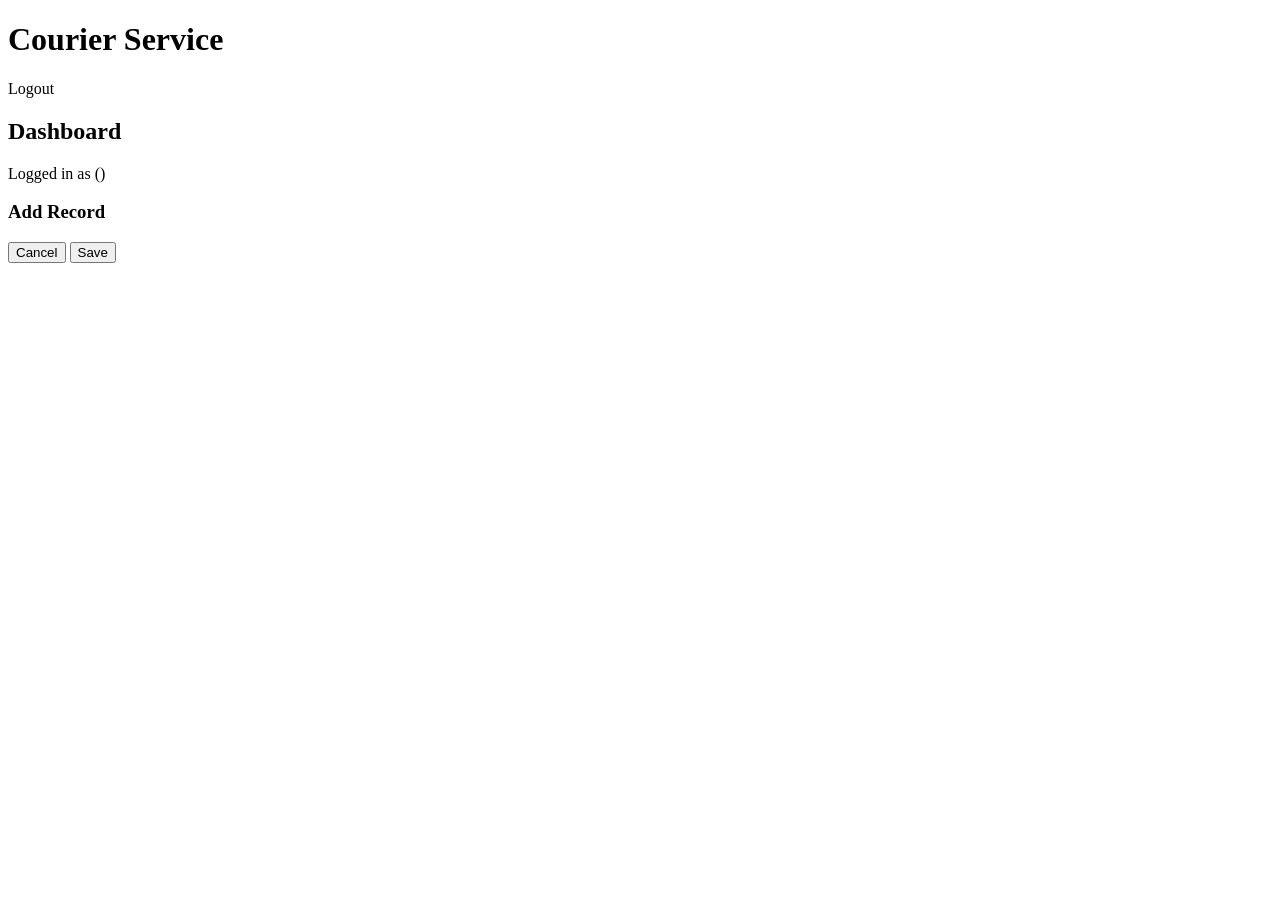
==== src/main/resources/static/index.html @ c9aaa64c "front end created-driver,customer,index panels" ====
<!DOCTYPE html>
<html lang="en">
<head>
  <meta charset="UTF-8">
  <title>Courier Service - Admin Console</title>
  <link rel="stylesheet" href="css/style.css">
  <script src="https://code.jquery.com/jquery-3.6.0.min.js"></script>
</head>
<body>

<div class="app-shell">
  <div class="sidebar">
    <h1>Courier Service</h1>
    <div id="navLinks"></div>
    <a class="logout" id="logoutBtn">Logout</a>
  </div>

  <div class="main">
    <div class="topbar">
      <h2 id="pageTitle">Dashboard</h2>
      <div class="userchip">
        Logged in as <b id="topUsername"></b> (<span id="topRole"></span>)
      </div>
    </div>

    <div class="toolbar" id="toolbar"></div>

    <table>
      <thead id="tableHead"></thead>
      <tbody id="tableBody"></tbody>
    </table>
  </div>
</div>

<!-- Add/Edit modal -->
<div class="modal-overlay" id="modalOverlay">
  <div class="modal">
    <h3 id="modalTitle">Add Record</h3>
    <form id="modalForm">
      <div id="modalFields"></div>
      <div class="actions">
        <button type="button" class="btn secondary" id="modalCancel">Cancel</button>
        <button type="submit" class="btn">Save</button>
      </div>
    </form>
  </div>
</div>

<script src="js/api.js"></script>
<script src="js/config.js"></script>
<script src="js/app.js"></script>
</body>
</html>
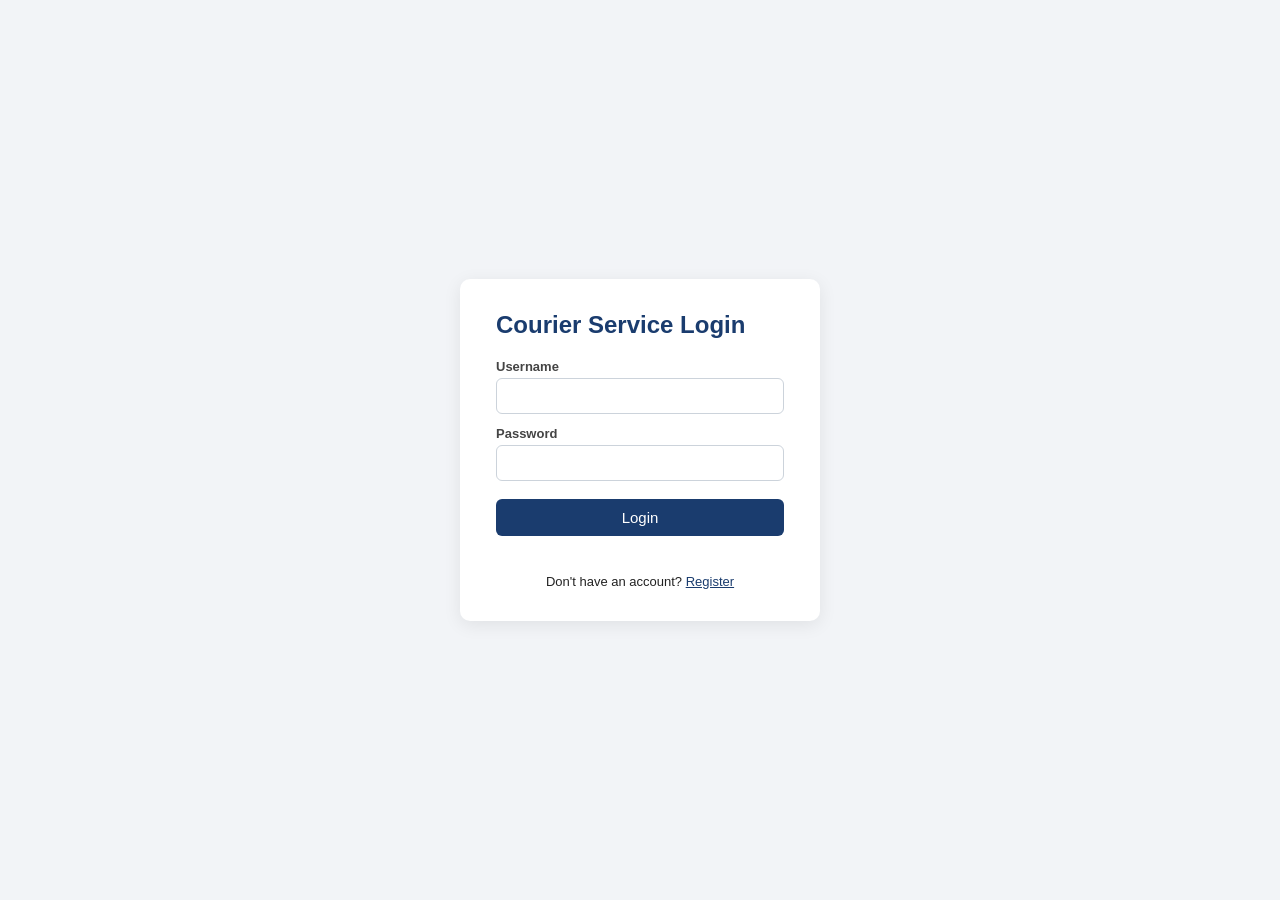
==== commit 7fe935b5: "email and lang translate dependency add + impl ----update features" ====
--- a/src/main/resources/static/index.html
+++ b/src/main/resources/static/index.html
@@ -5,6 +5,7 @@
   <title>Courier Service - Admin Console</title>
   <link rel="stylesheet" href="css/style.css">
   <script src="https://code.jquery.com/jquery-3.6.0.min.js"></script>
+  <script src="/js/i18n.js"></script>
 </head>
 <body>
 
--- a/src/main/resources/static/css/style.css
+++ b/src/main/resources/static/css/style.css
@@ -0,0 +1,135 @@
+* { box-sizing: border-box; }
+body {
+    margin: 0;
+    font-family: 'Segoe UI', Arial, sans-serif;
+    background: #f2f4f7;
+    color: #222;
+}
+
+/* ---------- Auth pages ---------- */
+.auth-wrapper {
+    min-height: 100vh;
+    display: flex;
+    align-items: center;
+    justify-content: center;
+}
+.auth-card {
+    background: #fff;
+    padding: 32px 36px;
+    border-radius: 10px;
+    box-shadow: 0 4px 18px rgba(0,0,0,0.08);
+    width: 360px;
+}
+.auth-card h2 {
+    margin-top: 0;
+    color: #1a3c6e;
+}
+.auth-card label {
+    display: block;
+    margin: 12px 0 4px;
+    font-size: 13px;
+    font-weight: 600;
+    color: #444;
+}
+.auth-card input, .auth-card select {
+    width: 100%;
+    padding: 9px 10px;
+    border: 1px solid #ccd3db;
+    border-radius: 6px;
+    font-size: 14px;
+}
+.auth-card button {
+    margin-top: 18px;
+    width: 100%;
+    padding: 10px;
+    border: none;
+    border-radius: 6px;
+    background: #1a3c6e;
+    color: #fff;
+    font-size: 15px;
+    cursor: pointer;
+}
+.auth-card button:hover { background: #14335e; }
+.auth-links { margin-top: 14px; font-size: 13px; text-align: center; }
+.auth-links a { color: #1a3c6e; }
+.role-toggle { display: flex; gap: 8px; margin-top: 10px; }
+.role-toggle button {
+    flex: 1; background: #eef1f5; color: #333; margin-top: 0;
+}
+.role-toggle button.active { background: #1a3c6e; color: #fff; }
+.err-msg { color: #b3261e; font-size: 13px; margin-top: 8px; min-height: 16px; }
+
+/* ---------- App shell ---------- */
+.app-shell { display: flex; min-height: 100vh; }
+.sidebar {
+    width: 240px;
+    background: #16233d;
+    color: #cfd8e3;
+    padding: 18px 0;
+    flex-shrink: 0;
+}
+.sidebar h1 {
+    font-size: 16px;
+    color: #fff;
+    padding: 0 18px 14px;
+    margin: 0 0 10px;
+    border-bottom: 1px solid #2a3a5c;
+}
+.sidebar .group-label {
+    font-size: 11px;
+    text-transform: uppercase;
+    letter-spacing: .05em;
+    color: #7c8aa6;
+    padding: 14px 18px 4px;
+}
+.sidebar a {
+    display: block;
+    padding: 8px 18px;
+    color: #cfd8e3;
+    text-decoration: none;
+    font-size: 14px;
+    cursor: pointer;
+}
+.sidebar a:hover { background: #22315099; }
+.sidebar a.active { background: #2b3f6b; color: #fff; font-weight: 600; }
+.sidebar .logout { margin-top: 20px; color: #ff9a9a; }
+
+.main { flex: 1; padding: 24px 30px; overflow-x: auto; }
+.main h2 { margin-top: 0; color: #16233d; }
+.topbar {
+    display: flex; justify-content: space-between; align-items: center;
+    margin-bottom: 18px;
+}
+.userchip { font-size: 13px; color: #555; }
+
+.toolbar { display: flex; gap: 10px; margin-bottom: 14px; flex-wrap: wrap; align-items: center; }
+.toolbar input { padding: 8px 10px; border: 1px solid #ccd3db; border-radius: 6px; min-width: 220px; }
+.btn {
+    padding: 8px 14px; border: none; border-radius: 6px; cursor: pointer; font-size: 13px;
+    background: #1a3c6e; color: #fff;
+}
+.btn.secondary { background: #e7ebf1; color: #223; }
+.btn.danger { background: #c0392b; color: #fff; }
+.btn.small { padding: 5px 10px; font-size: 12px; }
+
+table { width: 100%; border-collapse: collapse; background: #fff; border-radius: 8px; overflow: hidden; }
+thead { background: #eef1f6; }
+th, td { padding: 9px 12px; text-align: left; font-size: 13px; border-bottom: 1px solid #eef0f3; }
+tbody tr:hover { background: #f7f9fc; }
+
+.modal-overlay {
+    display: none; position: fixed; inset: 0; background: rgba(10,15,30,0.45);
+    align-items: center; justify-content: center; z-index: 50;
+}
+.modal-overlay.open { display: flex; }
+.modal {
+    background: #fff; border-radius: 10px; padding: 22px 26px; width: 420px; max-height: 86vh; overflow-y: auto;
+}
+.modal h3 { margin-top: 0; }
+.modal label { display: block; margin: 10px 0 4px; font-size: 13px; font-weight: 600; color: #444; }
+.modal input, .modal select, .modal textarea {
+    width: 100%; padding: 8px 9px; border: 1px solid #ccd3db; border-radius: 6px; font-size: 13px;
+}
+.modal .actions { margin-top: 18px; display: flex; gap: 10px; justify-content: flex-end; }
+.badge { display: inline-block; padding: 2px 8px; border-radius: 10px; font-size: 11px; background: #e7ebf1; }
+.empty-state { padding: 30px; text-align: center; color: #888; }
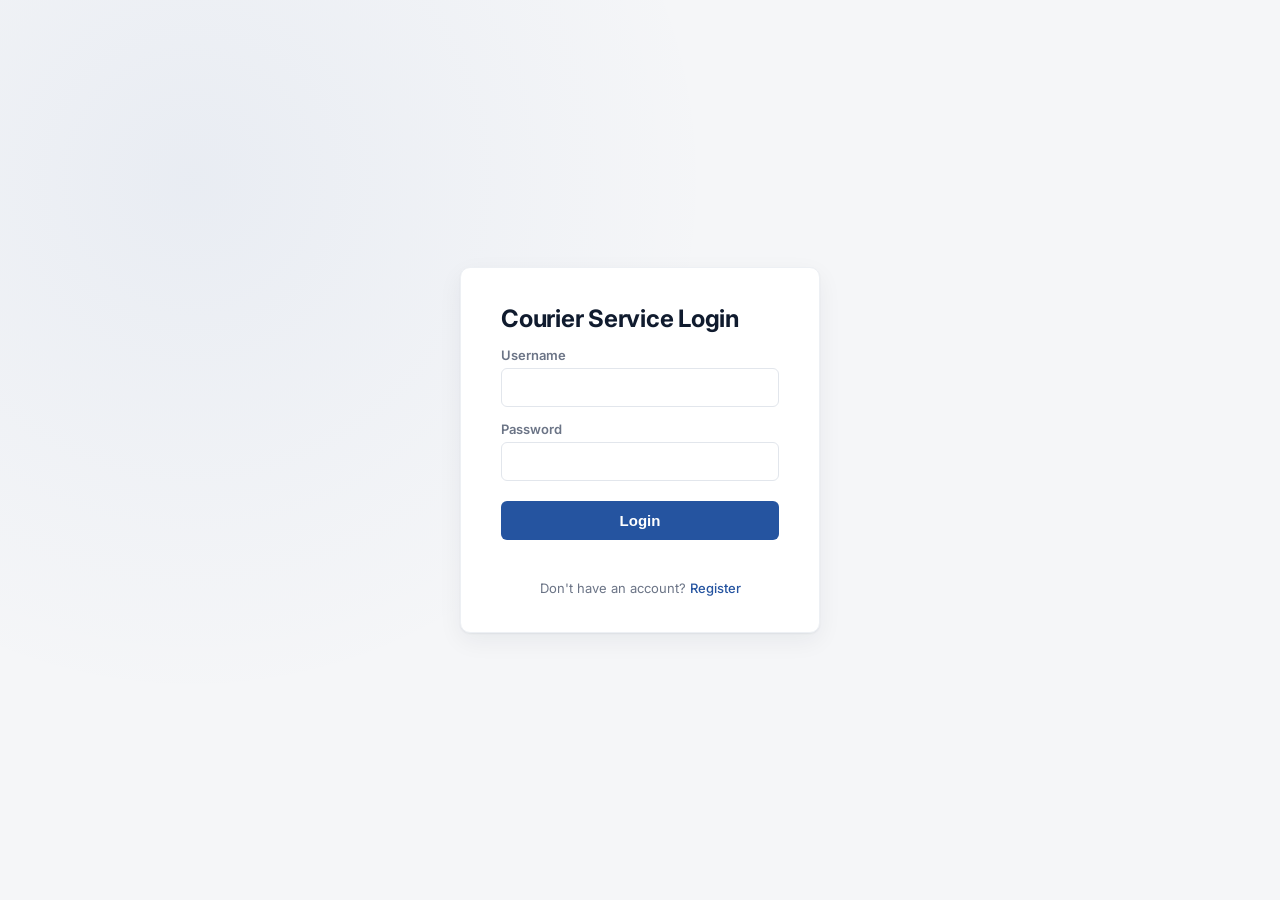
==== commit b4fc371c: "ai bot and mail sending implement" ====
--- a/src/main/resources/static/index.html
+++ b/src/main/resources/static/index.html
@@ -50,5 +50,6 @@
 <script src="js/api.js"></script>
 <script src="js/config.js"></script>
 <script src="js/app.js"></script>
+<script src="/js/chat.js"></script>
 </body>
 </html>
--- a/src/main/resources/static/css/style.css
+++ b/src/main/resources/static/css/style.css
@@ -1,9 +1,66 @@
+/* ============================================================
+   Courier Delivery System — UI refresh
+   Clean, minimal, corporate. Only visual values changed —
+   every selector name below already existed in the original
+   file, so no HTML id/class/name needs to change.
+   ============================================================ */
+
+@import url('https://fonts.googleapis.com/css2?family=Inter:wght@400;500;600;700&family=JetBrains+Mono:wght@500&display=swap');
+
+:root {
+    /* Surfaces */
+    --canvas: #f5f6f8;
+    --surface: #ffffff;
+    --border: #e2e6ec;
+    --border-soft: #edf0f4;
+
+    /* Ink */
+    --navy: #101b2e;
+    --navy-soft: #1c2e4a;
+    --navy-rail: #223759;
+    --text: #22293a;
+    --text-muted: #6b7486;
+    --text-on-navy: #cfd8e6;
+    --text-on-navy-dim: #8592ab;
+
+    /* Brand */
+    --brand: #2554a0;
+    --brand-hover: #1e4483;
+    --brand-tint: #eaf0fa;
+
+    /* Status */
+    --status-amber: #b9770e;
+    --status-amber-bg: #fbf1de;
+    --status-green: #2f7d52;
+    --status-green-bg: #e8f4ee;
+    --status-red: #c0392b;
+    --status-red-bg: #fbeae8;
+    --status-grey: #7c8698;
+    --status-grey-bg: #eef0f3;
+
+    /* Scale */
+    --radius-sm: 6px;
+    --radius-md: 10px;
+    --shadow-card: 0 1px 2px rgba(16, 27, 46, 0.06), 0 8px 24px rgba(16, 27, 46, 0.06);
+}
+
 * { box-sizing: border-box; }
+
 body {
     margin: 0;
-    font-family: 'Segoe UI', Arial, sans-serif;
-    background: #f2f4f7;
-    color: #222;
+    font-family: 'Inter', 'Segoe UI', Arial, sans-serif;
+    background: var(--canvas);
+    color: var(--text);
+    -webkit-font-smoothing: antialiased;
+}
+
+:focus-visible {
+    outline: 2px solid var(--brand);
+    outline-offset: 2px;
+}
+
+@media (prefers-reduced-motion: reduce) {
+    * { transition: none !important; animation: none !important; }
 }
 
 /* ---------- Auth pages ---------- */
@@ -12,124 +69,309 @@
     display: flex;
     align-items: center;
     justify-content: center;
+    background:
+            radial-gradient(circle at 15% 20%, rgba(37, 84, 160, 0.06), transparent 40%),
+            var(--canvas);
 }
 .auth-card {
-    background: #fff;
-    padding: 32px 36px;
-    border-radius: 10px;
-    box-shadow: 0 4px 18px rgba(0,0,0,0.08);
+    background: var(--surface);
+    padding: 36px 40px;
+    border-radius: var(--radius-md);
+    box-shadow: var(--shadow-card);
+    border: 1px solid var(--border-soft);
     width: 360px;
 }
 .auth-card h2 {
     margin-top: 0;
-    color: #1a3c6e;
+    margin-bottom: 4px;
+    color: var(--navy);
+    font-weight: 700;
+    letter-spacing: -0.01em;
 }
 .auth-card label {
     display: block;
-    margin: 12px 0 4px;
-    font-size: 13px;
-    font-weight: 600;
-    color: #444;
+    margin: 14px 0 5px;
+    font-size: 13px;
+    font-weight: 600;
+    color: var(--text-muted);
 }
 .auth-card input, .auth-card select {
     width: 100%;
-    padding: 9px 10px;
-    border: 1px solid #ccd3db;
-    border-radius: 6px;
+    padding: 10px 11px;
+    border: 1px solid var(--border);
+    border-radius: var(--radius-sm);
     font-size: 14px;
+    font-family: inherit;
+    background: var(--surface);
+    transition: border-color 120ms ease, box-shadow 120ms ease;
+}
+.auth-card input:focus, .auth-card select:focus {
+    border-color: var(--brand);
+    box-shadow: 0 0 0 3px var(--brand-tint);
+    outline: none;
 }
 .auth-card button {
-    margin-top: 18px;
+    margin-top: 20px;
     width: 100%;
-    padding: 10px;
+    padding: 11px;
     border: none;
-    border-radius: 6px;
-    background: #1a3c6e;
+    border-radius: var(--radius-sm);
+    background: var(--brand);
     color: #fff;
     font-size: 15px;
+    font-weight: 600;
     cursor: pointer;
-}
-.auth-card button:hover { background: #14335e; }
-.auth-links { margin-top: 14px; font-size: 13px; text-align: center; }
-.auth-links a { color: #1a3c6e; }
+    transition: background 120ms ease;
+}
+.auth-card button:hover { background: var(--brand-hover); }
+.auth-links { margin-top: 16px; font-size: 13px; text-align: center; color: var(--text-muted); }
+.auth-links a { color: var(--brand); text-decoration: none; font-weight: 500; }
+.auth-links a:hover { text-decoration: underline; }
+
 .role-toggle { display: flex; gap: 8px; margin-top: 10px; }
 .role-toggle button {
-    flex: 1; background: #eef1f5; color: #333; margin-top: 0;
-}
-.role-toggle button.active { background: #1a3c6e; color: #fff; }
-.err-msg { color: #b3261e; font-size: 13px; margin-top: 8px; min-height: 16px; }
+    flex: 1;
+    background: var(--canvas);
+    color: var(--text-muted);
+    margin-top: 0;
+    font-weight: 500;
+    border: 1px solid var(--border);
+}
+.role-toggle button.active { background: var(--navy); color: #fff; border-color: var(--navy); }
+.err-msg { color: var(--status-red); font-size: 13px; margin-top: 8px; min-height: 16px; }
 
 /* ---------- App shell ---------- */
 .app-shell { display: flex; min-height: 100vh; }
+
 .sidebar {
     width: 240px;
-    background: #16233d;
-    color: #cfd8e3;
-    padding: 18px 0;
+    background: var(--navy);
+    color: var(--text-on-navy);
+    padding: 20px 0;
     flex-shrink: 0;
 }
 .sidebar h1 {
-    font-size: 16px;
+    font-size: 15px;
+    font-weight: 700;
+    letter-spacing: -0.01em;
     color: #fff;
-    padding: 0 18px 14px;
-    margin: 0 0 10px;
-    border-bottom: 1px solid #2a3a5c;
+    padding: 0 20px 16px;
+    margin: 0 0 8px;
+    border-bottom: 1px solid var(--navy-rail);
 }
 .sidebar .group-label {
     font-size: 11px;
+    font-weight: 600;
     text-transform: uppercase;
-    letter-spacing: .05em;
-    color: #7c8aa6;
-    padding: 14px 18px 4px;
+    letter-spacing: .06em;
+    color: var(--text-on-navy-dim);
+    padding: 16px 20px 6px;
 }
 .sidebar a {
     display: block;
-    padding: 8px 18px;
-    color: #cfd8e3;
+    padding: 9px 20px;
+    color: var(--text-on-navy);
     text-decoration: none;
     font-size: 14px;
+    font-weight: 500;
     cursor: pointer;
-}
-.sidebar a:hover { background: #22315099; }
-.sidebar a.active { background: #2b3f6b; color: #fff; font-weight: 600; }
-.sidebar .logout { margin-top: 20px; color: #ff9a9a; }
-
-.main { flex: 1; padding: 24px 30px; overflow-x: auto; }
-.main h2 { margin-top: 0; color: #16233d; }
+    border-left: 3px solid transparent;
+    transition: background 120ms ease, border-color 120ms ease;
+}
+.sidebar a:hover { background: rgba(255, 255, 255, 0.05); }
+.sidebar a.active {
+    background: rgba(255, 255, 255, 0.07);
+    color: #fff;
+    font-weight: 600;
+    border-left-color: var(--brand);
+}
+.sidebar .logout {
+    margin-top: 24px;
+    color: #e0a29b;
+}
+.sidebar .logout:hover { background: rgba(192, 57, 43, 0.12); }
+
+.main { flex: 1; padding: 28px 34px; overflow-x: auto; }
+.main h2 {
+    margin-top: 0;
+    color: var(--navy);
+    font-weight: 700;
+    letter-spacing: -0.01em;
+}
+
 .topbar {
-    display: flex; justify-content: space-between; align-items: center;
-    margin-bottom: 18px;
-}
-.userchip { font-size: 13px; color: #555; }
-
-.toolbar { display: flex; gap: 10px; margin-bottom: 14px; flex-wrap: wrap; align-items: center; }
-.toolbar input { padding: 8px 10px; border: 1px solid #ccd3db; border-radius: 6px; min-width: 220px; }
+    display: flex;
+    justify-content: space-between;
+    align-items: center;
+    margin-bottom: 20px;
+}
+.userchip {
+    font-size: 13px;
+    color: var(--text-muted);
+    padding: 6px 12px;
+    background: var(--surface);
+    border: 1px solid var(--border-soft);
+    border-radius: 999px;
+}
+
+.toolbar { display: flex; gap: 10px; margin-bottom: 16px; flex-wrap: wrap; align-items: center; }
+.toolbar input {
+    padding: 9px 11px;
+    border: 1px solid var(--border);
+    border-radius: var(--radius-sm);
+    min-width: 220px;
+    font-family: inherit;
+    font-size: 13px;
+    background: var(--surface);
+    transition: border-color 120ms ease, box-shadow 120ms ease;
+}
+.toolbar input:focus {
+    border-color: var(--brand);
+    box-shadow: 0 0 0 3px var(--brand-tint);
+    outline: none;
+}
+
 .btn {
-    padding: 8px 14px; border: none; border-radius: 6px; cursor: pointer; font-size: 13px;
-    background: #1a3c6e; color: #fff;
-}
-.btn.secondary { background: #e7ebf1; color: #223; }
-.btn.danger { background: #c0392b; color: #fff; }
-.btn.small { padding: 5px 10px; font-size: 12px; }
-
-table { width: 100%; border-collapse: collapse; background: #fff; border-radius: 8px; overflow: hidden; }
-thead { background: #eef1f6; }
-th, td { padding: 9px 12px; text-align: left; font-size: 13px; border-bottom: 1px solid #eef0f3; }
-tbody tr:hover { background: #f7f9fc; }
+    padding: 9px 16px;
+    border: none;
+    border-radius: var(--radius-sm);
+    cursor: pointer;
+    font-size: 13px;
+    font-weight: 600;
+    font-family: inherit;
+    background: var(--brand);
+    color: #fff;
+    transition: background 120ms ease, transform 80ms ease;
+}
+.btn:hover { background: var(--brand-hover); }
+.btn:active { transform: translateY(1px); }
+.btn.secondary { background: var(--surface); color: var(--text); border: 1px solid var(--border); }
+.btn.secondary:hover { background: var(--canvas); }
+.btn.danger { background: var(--status-red); color: #fff; }
+.btn.danger:hover { background: #a53024; }
+.btn.small { padding: 6px 12px; font-size: 12px; }
+
+table {
+    width: 100%;
+    border-collapse: collapse;
+    background: var(--surface);
+    border-radius: var(--radius-md);
+    overflow: hidden;
+    box-shadow: var(--shadow-card);
+    border: 1px solid var(--border-soft);
+}
+thead { background: var(--canvas); }
+th {
+    padding: 11px 14px;
+    text-align: left;
+    font-size: 12px;
+    font-weight: 600;
+    text-transform: uppercase;
+    letter-spacing: .04em;
+    color: var(--text-muted);
+    border-bottom: 1px solid var(--border);
+}
+td {
+    padding: 12px 14px;
+    text-align: left;
+    font-size: 13.5px;
+    border-bottom: 1px solid var(--border-soft);
+}
+tbody tr:last-child td { border-bottom: none; }
+tbody tr:hover { background: var(--canvas); }
+
+/* Tracking / order codes — monospace is functional here, not decorative */
+td code, td .track-id {
+    font-family: 'JetBrains Mono', 'Courier New', monospace;
+    font-size: 12.5px;
+    color: var(--navy-soft);
+}
 
 .modal-overlay {
-    display: none; position: fixed; inset: 0; background: rgba(10,15,30,0.45);
-    align-items: center; justify-content: center; z-index: 50;
+    display: none;
+    position: fixed;
+    inset: 0;
+    background: rgba(16, 27, 46, 0.5);
+    align-items: center;
+    justify-content: center;
+    z-index: 50;
+    backdrop-filter: blur(1px);
 }
 .modal-overlay.open { display: flex; }
 .modal {
-    background: #fff; border-radius: 10px; padding: 22px 26px; width: 420px; max-height: 86vh; overflow-y: auto;
-}
-.modal h3 { margin-top: 0; }
-.modal label { display: block; margin: 10px 0 4px; font-size: 13px; font-weight: 600; color: #444; }
+    background: var(--surface);
+    border-radius: var(--radius-md);
+    padding: 24px 28px;
+    width: 420px;
+    max-height: 86vh;
+    overflow-y: auto;
+    box-shadow: 0 20px 50px rgba(16, 27, 46, 0.25);
+}
+.modal h3 {
+    margin-top: 0;
+    color: var(--navy);
+    font-weight: 700;
+}
+.modal label {
+    display: block;
+    margin: 12px 0 5px;
+    font-size: 13px;
+    font-weight: 600;
+    color: var(--text-muted);
+}
 .modal input, .modal select, .modal textarea {
-    width: 100%; padding: 8px 9px; border: 1px solid #ccd3db; border-radius: 6px; font-size: 13px;
-}
-.modal .actions { margin-top: 18px; display: flex; gap: 10px; justify-content: flex-end; }
-.badge { display: inline-block; padding: 2px 8px; border-radius: 10px; font-size: 11px; background: #e7ebf1; }
-.empty-state { padding: 30px; text-align: center; color: #888; }
+    width: 100%;
+    padding: 9px 10px;
+    border: 1px solid var(--border);
+    border-radius: var(--radius-sm);
+    font-size: 13px;
+    font-family: inherit;
+    background: var(--surface);
+    transition: border-color 120ms ease, box-shadow 120ms ease;
+}
+.modal input:focus, .modal select:focus, .modal textarea:focus {
+    border-color: var(--brand);
+    box-shadow: 0 0 0 3px var(--brand-tint);
+    outline: none;
+}
+.modal .actions { margin-top: 20px; display: flex; gap: 10px; justify-content: flex-end; }
+
+/* Status badge — dot + label reads as delivery-state at a glance.
+   Base .badge keeps working unchanged; add a status-* class in HTML
+   later (optional, not required) to pick up a color. */
+.badge {
+    display: inline-flex;
+    align-items: center;
+    gap: 6px;
+    padding: 3px 10px;
+    border-radius: 999px;
+    font-size: 11px;
+    font-weight: 600;
+    background: var(--status-grey-bg);
+    color: var(--status-grey);
+}
+.badge::before {
+    content: "";
+    width: 6px;
+    height: 6px;
+    border-radius: 50%;
+    background: currentColor;
+}
+.badge.status-transit, .badge.status-pending { background: var(--status-amber-bg); color: var(--status-amber); }
+.badge.status-delivered, .badge.status-active { background: var(--status-green-bg); color: var(--status-green); }
+.badge.status-cancelled, .badge.status-failed { background: var(--status-red-bg); color: var(--status-red); }
+
+.empty-state {
+    padding: 40px 20px;
+    text-align: center;
+    color: var(--text-muted);
+    font-size: 14px;
+}
+
+/* ---------- Responsive ---------- */
+@media (max-width: 860px) {
+    .app-shell { flex-direction: column; }
+    .sidebar { width: 100%; padding: 12px 0; }
+    .main { padding: 20px; }
+    .auth-card { width: 90vw; padding: 28px 24px; }
+}
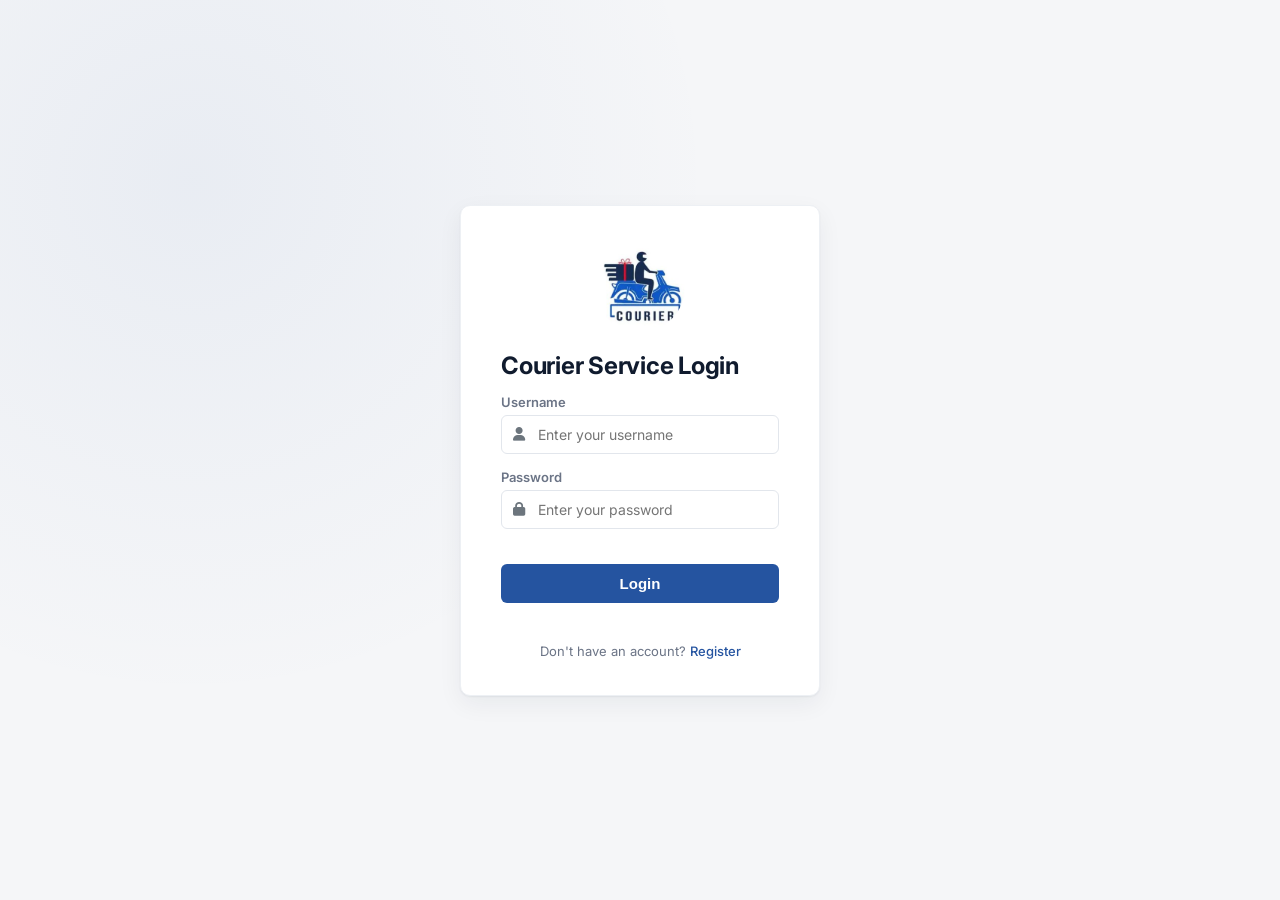
==== commit 2aa914d1: "login page ui development + logo image added ---update" ====
--- a/src/main/resources/static/index.html
+++ b/src/main/resources/static/index.html
@@ -4,6 +4,7 @@
   <meta charset="UTF-8">
   <title>Courier Service - Admin Console</title>
   <link rel="stylesheet" href="css/style.css">
+  <link rel="icon" type="image/jpg" href="assets/OIP2.jpg">
   <script src="https://code.jquery.com/jquery-3.6.0.min.js"></script>
   <script src="/js/i18n.js"></script>
 </head>
@@ -13,6 +14,7 @@
   <div class="sidebar">
     <h1>Courier Service</h1>
     <div id="navLinks"></div>
+    <a onclick="location.href='dashboard.html'">Analytics</a>
     <a class="logout" id="logoutBtn">Logout</a>
   </div>
 
@@ -50,6 +52,5 @@
 <script src="js/api.js"></script>
 <script src="js/config.js"></script>
 <script src="js/app.js"></script>
-<script src="/js/chat.js"></script>
 </body>
-</html>
+</html>
--- a/src/main/resources/static/css/style.css
+++ b/src/main/resources/static/css/style.css
@@ -368,10 +368,203 @@
     font-size: 14px;
 }
 
+
+
+/* Logo Styling */
+.logo-container {
+    text-align: center;
+    margin-bottom: 15px;
+}
+
+.auth-logo {
+    width: 90px;
+    height: 90px;
+    object-fit: cover;
+    border-radius: 50%; /* Remove this line if you prefer a square logo */
+}
+
+/* Input Fields with Icons */
+.input-group {
+    margin-bottom: 15px;
+}
+
+.input-wrapper {
+    position: relative;
+    display: flex;
+    align-items: center;
+}
+
+.input-icon {
+    position: absolute;
+    left: 12px;
+    color: #6c757d;
+    font-size: 14px;
+}
+
+.input-wrapper input {
+    width: 100%;
+    padding: 10px 10px 10px 36px; /* Extra left padding to make space for icon */
+    box-sizing: border-box;
+}
+
+
+
+
+
+
+/* ---------- Analytics dashboard ---------- */
+.dashboard-grid {
+    display: grid;
+    grid-template-columns: repeat(2, 1fr);
+    gap: 20px;
+}
+.chart-card {
+    background: var(--surface);
+    border: 1px solid var(--border-soft);
+    border-radius: var(--radius-md);
+    box-shadow: var(--shadow-card);
+    padding: 18px;
+    height: 320px;
+    position: relative;
+}
+@media (max-width: 860px) {
+    .dashboard-grid { grid-template-columns: 1fr; }
+}
+
+
+/* Floating chat toggle button */
+.chat-toggle-btn {
+    position: fixed;
+    bottom: 24px;
+    right: 24px;
+    width: 56px;
+    height: 56px;
+    border-radius: 50%;
+    background: var(--accent-color, #2563eb);
+    color: white;
+    font-size: 24px;
+    border: none;
+    cursor: pointer;
+    box-shadow: 0 4px 12px rgba(0,0,0,0.2);
+    z-index: 1000;
+    transition: transform 0.2s ease;
+}
+
+.chat-toggle-btn:hover {
+    transform: scale(1.08);
+}
+
+/* Chat panel */
+.chat-widget {
+    position: fixed;
+    bottom: 92px;
+    right: 24px;
+    width: 340px;
+    max-height: 460px;
+    background: #fff;
+    border-radius: 12px;
+    box-shadow: 0 8px 30px rgba(0,0,0,0.18);
+    display: flex;
+    flex-direction: column;
+    overflow: hidden;
+    z-index: 1000;
+    font-family: 'Inter', sans-serif;
+    transition: opacity 0.2s ease, transform 0.2s ease;
+}
+
+.chat-widget.hidden {
+    opacity: 0;
+    pointer-events: none;
+    transform: translateY(10px);
+}
+
+.chat-header {
+    background: var(--accent-color, #2563eb);
+    color: white;
+    padding: 12px 16px;
+    display: flex;
+    justify-content: space-between;
+    align-items: center;
+    font-weight: 600;
+}
+
+.chat-close-btn {
+    background: none;
+    border: none;
+    color: white;
+    font-size: 20px;
+    cursor: pointer;
+    line-height: 1;
+}
+
+.chat-messages {
+    flex: 1;
+    padding: 12px;
+    overflow-y: auto;
+    max-height: 300px;
+    background: #f9fafb;
+}
+
+.chat-bubble {
+    max-width: 80%;
+    padding: 8px 12px;
+    border-radius: 14px;
+    margin-bottom: 8px;
+    font-size: 14px;
+    line-height: 1.4;
+    word-wrap: break-word;
+}
+
+.chat-bubble.user {
+    background: var(--accent-color, #2563eb);
+    color: white;
+    margin-left: auto;
+    border-bottom-right-radius: 4px;
+}
+
+.chat-bubble.assistant {
+    background: #e5e7eb;
+    color: #111827;
+    margin-right: auto;
+    border-bottom-left-radius: 4px;
+}
+
+.chat-input-row {
+    display: flex;
+    border-top: 1px solid #e5e7eb;
+    padding: 8px;
+    gap: 6px;
+}
+
+.chat-input-row input {
+    flex: 1;
+    padding: 8px 10px;
+    border: 1px solid #d1d5db;
+    border-radius: 8px;
+    font-size: 14px;
+}
+
+.chat-input-row button {
+    padding: 8px 14px;
+    background: var(--accent-color, #2563eb);
+    color: white;
+    border: none;
+    border-radius: 8px;
+    cursor: pointer;
+    font-size: 14px;
+}
+
+.chat-input-row button:hover {
+    opacity: 0.9;
+}
+
+
 /* ---------- Responsive ---------- */
 @media (max-width: 860px) {
     .app-shell { flex-direction: column; }
     .sidebar { width: 100%; padding: 12px 0; }
     .main { padding: 20px; }
     .auth-card { width: 90vw; padding: 28px 24px; }
-}+}
+
+
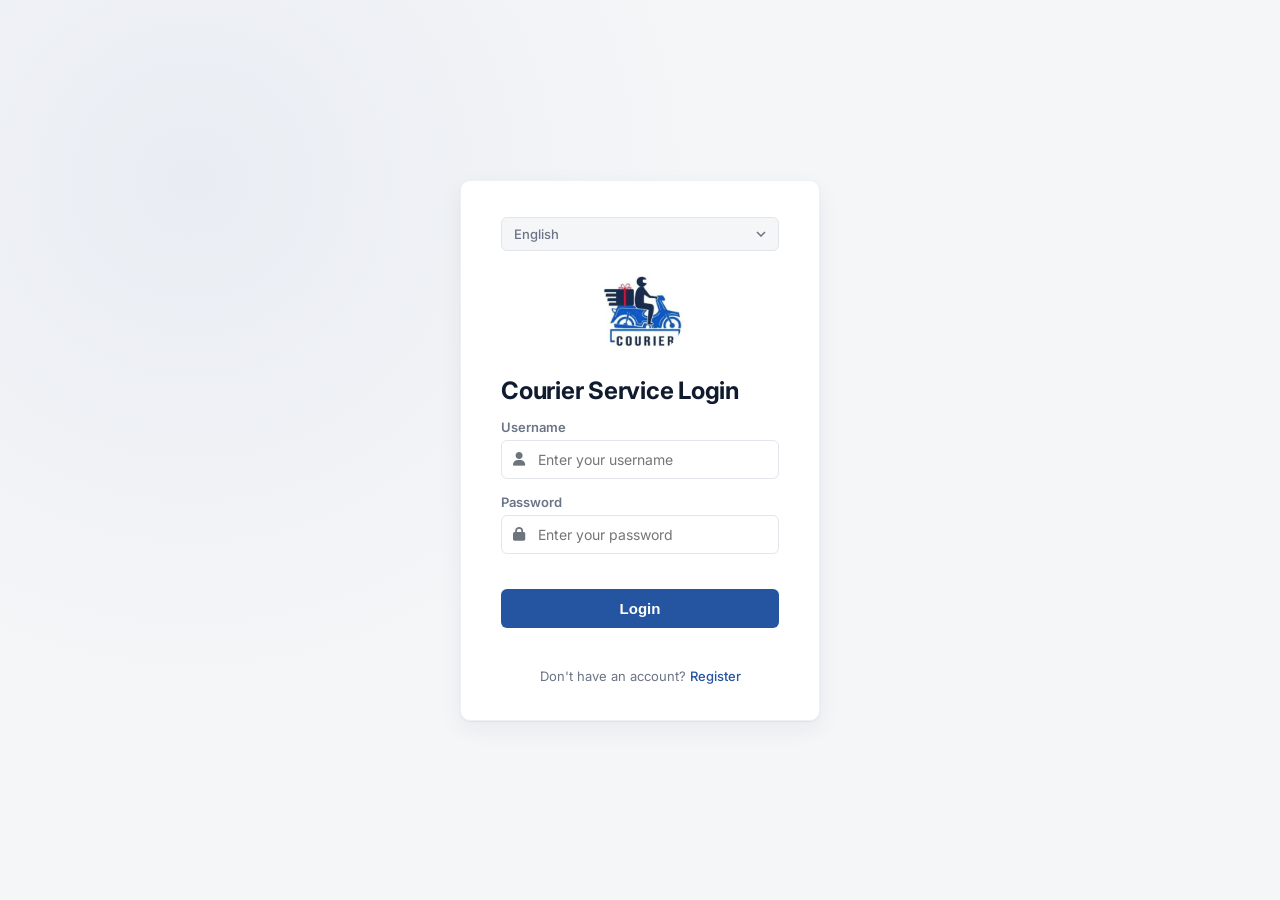
==== commit 374afcc6: "lang translate  ---update" ====
--- a/src/main/resources/static/index.html
+++ b/src/main/resources/static/index.html
@@ -12,17 +12,22 @@
 
 <div class="app-shell">
   <div class="sidebar">
-    <h1>Courier Service</h1>
+    <h1><img src="assets/OIP2.jpg" class="sidebar-logo"> <span data-i18n="app.title">Courier Service</span></h1>
     <div id="navLinks"></div>
-    <a onclick="location.href='dashboard.html'">Analytics</a>
-    <a class="logout" id="logoutBtn">Logout</a>
+    <a onclick="location.href='dashboard.html'" data-i18n="nav.analytics">Analytics</a>
+    <a class="logout" id="logoutBtn" data-i18n="common.logout">Logout</a>
+
+    <select id="langSwitcher" class="lang-switcher">
+      <option value="en">English</option>
+      <option value="si">සිංහල</option>
+    </select>
   </div>
 
   <div class="main">
     <div class="topbar">
       <h2 id="pageTitle">Dashboard</h2>
       <div class="userchip">
-        Logged in as <b id="topUsername"></b> (<span id="topRole"></span>)
+        <span data-i18n="common.loggedInAs">Logged in as</span> <b id="topUsername"></b> (<span id="topRole"></span>)
       </div>
     </div>
 
@@ -35,15 +40,14 @@
   </div>
 </div>
 
-<!-- Add/Edit modal -->
 <div class="modal-overlay" id="modalOverlay">
   <div class="modal">
-    <h3 id="modalTitle">Add Record</h3>
+    <h3 id="modalTitle" data-i18n="modal.addRecord">Add Record</h3>
     <form id="modalForm">
       <div id="modalFields"></div>
       <div class="actions">
-        <button type="button" class="btn secondary" id="modalCancel">Cancel</button>
-        <button type="submit" class="btn">Save</button>
+        <button type="button" class="btn secondary" id="modalCancel" data-i18n="common.cancel">Cancel</button>
+        <button type="submit" class="btn" data-i18n="common.save">Save</button>
       </div>
     </form>
   </div>
--- a/src/main/resources/static/css/style.css
+++ b/src/main/resources/static/css/style.css
@@ -151,13 +151,25 @@
     flex-shrink: 0;
 }
 .sidebar h1 {
-    font-size: 15px;
+    font-size: 16px;
     font-weight: 700;
     letter-spacing: -0.01em;
     color: #fff;
-    padding: 0 20px 16px;
+    padding: 0 20px 18px;
     margin: 0 0 8px;
     border-bottom: 1px solid var(--navy-rail);
+    display: flex;
+    align-items: center;
+    gap: 12px;
+}
+.sidebar-logo {
+    width: 40px;
+    height: 40px;
+    object-fit: contain;
+    border-radius: 8px;
+    flex-shrink: 0;
+    background: #fff;
+    padding: 3px;
 }
 .sidebar .group-label {
     font-size: 11px;
@@ -368,49 +380,38 @@
     font-size: 14px;
 }
 
-
-
-/* Logo Styling */
+/* Logo Styling (login/register auth cards) */
 .logo-container {
     text-align: center;
     margin-bottom: 15px;
 }
-
 .auth-logo {
     width: 90px;
     height: 90px;
     object-fit: cover;
-    border-radius: 50%; /* Remove this line if you prefer a square logo */
-}
-
-/* Input Fields with Icons */
+    border-radius: 50%;
+}
+
+/* Input Fields with Icons (login/register auth cards) */
 .input-group {
     margin-bottom: 15px;
 }
-
 .input-wrapper {
     position: relative;
     display: flex;
     align-items: center;
 }
-
 .input-icon {
     position: absolute;
     left: 12px;
     color: #6c757d;
     font-size: 14px;
 }
-
 .input-wrapper input {
     width: 100%;
-    padding: 10px 10px 10px 36px; /* Extra left padding to make space for icon */
+    padding: 10px 10px 10px 36px;
     box-sizing: border-box;
 }
-
-
-
-
-
 
 /* ---------- Analytics dashboard ---------- */
 .dashboard-grid {
@@ -431,134 +432,6 @@
     .dashboard-grid { grid-template-columns: 1fr; }
 }
 
-
-/* Floating chat toggle button */
-.chat-toggle-btn {
-    position: fixed;
-    bottom: 24px;
-    right: 24px;
-    width: 56px;
-    height: 56px;
-    border-radius: 50%;
-    background: var(--accent-color, #2563eb);
-    color: white;
-    font-size: 24px;
-    border: none;
-    cursor: pointer;
-    box-shadow: 0 4px 12px rgba(0,0,0,0.2);
-    z-index: 1000;
-    transition: transform 0.2s ease;
-}
-
-.chat-toggle-btn:hover {
-    transform: scale(1.08);
-}
-
-/* Chat panel */
-.chat-widget {
-    position: fixed;
-    bottom: 92px;
-    right: 24px;
-    width: 340px;
-    max-height: 460px;
-    background: #fff;
-    border-radius: 12px;
-    box-shadow: 0 8px 30px rgba(0,0,0,0.18);
-    display: flex;
-    flex-direction: column;
-    overflow: hidden;
-    z-index: 1000;
-    font-family: 'Inter', sans-serif;
-    transition: opacity 0.2s ease, transform 0.2s ease;
-}
-
-.chat-widget.hidden {
-    opacity: 0;
-    pointer-events: none;
-    transform: translateY(10px);
-}
-
-.chat-header {
-    background: var(--accent-color, #2563eb);
-    color: white;
-    padding: 12px 16px;
-    display: flex;
-    justify-content: space-between;
-    align-items: center;
-    font-weight: 600;
-}
-
-.chat-close-btn {
-    background: none;
-    border: none;
-    color: white;
-    font-size: 20px;
-    cursor: pointer;
-    line-height: 1;
-}
-
-.chat-messages {
-    flex: 1;
-    padding: 12px;
-    overflow-y: auto;
-    max-height: 300px;
-    background: #f9fafb;
-}
-
-.chat-bubble {
-    max-width: 80%;
-    padding: 8px 12px;
-    border-radius: 14px;
-    margin-bottom: 8px;
-    font-size: 14px;
-    line-height: 1.4;
-    word-wrap: break-word;
-}
-
-.chat-bubble.user {
-    background: var(--accent-color, #2563eb);
-    color: white;
-    margin-left: auto;
-    border-bottom-right-radius: 4px;
-}
-
-.chat-bubble.assistant {
-    background: #e5e7eb;
-    color: #111827;
-    margin-right: auto;
-    border-bottom-left-radius: 4px;
-}
-
-.chat-input-row {
-    display: flex;
-    border-top: 1px solid #e5e7eb;
-    padding: 8px;
-    gap: 6px;
-}
-
-.chat-input-row input {
-    flex: 1;
-    padding: 8px 10px;
-    border: 1px solid #d1d5db;
-    border-radius: 8px;
-    font-size: 14px;
-}
-
-.chat-input-row button {
-    padding: 8px 14px;
-    background: var(--accent-color, #2563eb);
-    color: white;
-    border: none;
-    border-radius: 8px;
-    cursor: pointer;
-    font-size: 14px;
-}
-
-.chat-input-row button:hover {
-    opacity: 0.9;
-}
-
-
 /* ---------- Responsive ---------- */
 @media (max-width: 860px) {
     .app-shell { flex-direction: column; }
@@ -567,4 +440,66 @@
     .auth-card { width: 90vw; padding: 28px 24px; }
 }
 
-
+/* ---------- Language switcher ---------- */
+/* Sidebar (dark navy) variant */
+.sidebar .lang-switcher {
+    display: block;
+    margin: 20px 20px 4px;
+    width: calc(100% - 40px);
+    padding: 8px 30px 8px 12px;
+    background-color: rgba(255, 255, 255, 0.06);
+    border: 1px solid var(--navy-rail);
+    border-radius: var(--radius-sm);
+    color: var(--text-on-navy);
+    font-size: 13px;
+    font-weight: 500;
+    font-family: inherit;
+    cursor: pointer;
+    appearance: none;
+    -webkit-appearance: none;
+    background-image: url("data:image/svg+xml,%3Csvg xmlns='http://www.w3.org/2000/svg' width='10' height='6' viewBox='0 0 10 6'%3E%3Cpath d='M1 1l4 4 4-4' stroke='%23cfd8e6' stroke-width='1.5' fill='none'/%3E%3C/svg%3E");
+    background-repeat: no-repeat;
+    background-position: right 12px center;
+    transition: background-color 120ms ease, border-color 120ms ease;
+}
+.sidebar .lang-switcher:hover {
+    background-color: rgba(255, 255, 255, 0.1);
+    border-color: var(--brand);
+}
+.sidebar .lang-switcher:focus {
+    outline: none;
+    border-color: var(--brand);
+    box-shadow: 0 0 0 3px rgba(37, 84, 160, 0.35);
+}
+.sidebar .lang-switcher option {
+    background-color: var(--navy);
+    color: var(--text-on-navy);
+}
+
+/* Auth card (light) variant — sits at the top of login/register cards */
+.auth-card .lang-switcher {
+    display: block;
+    width: 100%;
+    margin-bottom: 16px;
+    padding: 8px 30px 8px 12px;
+    background-color: var(--canvas);
+    border: 1px solid var(--border);
+    border-radius: var(--radius-sm);
+    color: var(--text-muted);
+    font-size: 13px;
+    font-weight: 500;
+    font-family: inherit;
+    cursor: pointer;
+    appearance: none;
+    -webkit-appearance: none;
+    background-image: url("data:image/svg+xml,%3Csvg xmlns='http://www.w3.org/2000/svg' width='10' height='6' viewBox='0 0 10 6'%3E%3Cpath d='M1 1l4 4 4-4' stroke='%236b7486' stroke-width='1.5' fill='none'/%3E%3C/svg%3E");
+    background-repeat: no-repeat;
+    background-position: right 12px center;
+    transition: border-color 120ms ease, box-shadow 120ms ease;
+}
+.auth-card .lang-switcher:hover { background-color: var(--border-soft); }
+.auth-card .lang-switcher:focus {
+    outline: none;
+    border-color: var(--brand);
+    box-shadow: 0 0 0 3px var(--brand-tint);
+}
